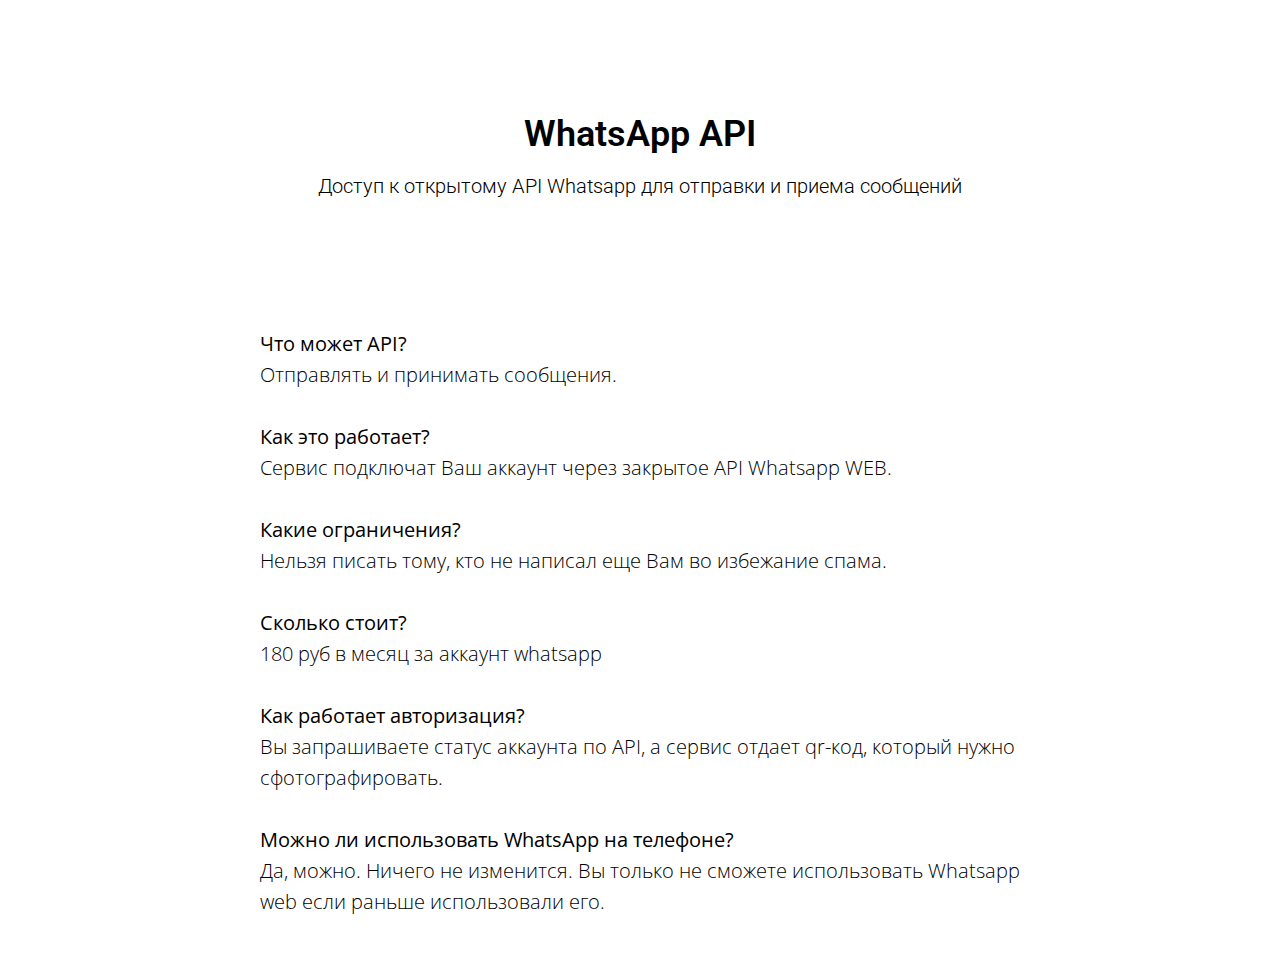
==== index.html @ 906d737b "init" ====
<!DOCTYPE html>
<html>
<head>
    <meta charset="utf-8"/>
    <meta http-equiv="Content-Type" content="text/html; charset=utf-8"/>
    <meta name="viewport" content="width=device-width, initial-scale=1.0"/>
    <title>WhatsApp API</title>
    <meta name="format-detection" content="telephone=no"/>
    <link rel="shortcut icon" href="images/tildafavicon.ico" type="image/x-icon"/>
    <link rel="stylesheet" href="css/tilda-grid-3.0.min.css" type="text/css" media="all"/>
    <link rel="stylesheet" href="css/tilda-blocks-2.12.css?t=1502435311" type="text/css" media="all"/>
</head>
<body class="t-body" style="margin:0;">
<div id="allrecords" class="t-records" data-hook="blocks-collection-content-node" data-tilda-project-id="296360"
     data-tilda-page-id="1391764" data-tilda-formskey="cd54109d09ada96cdf19c40286de9cd4">
    <div id="rec28797732" class="r" style="padding-top:112px;padding-bottom:56px; " data-record-type="43"><!-- T030 -->
        <div class="t030">
            <div class="t-container t-align_center">
                <div class="t-col t-col_10 t-prefix_1">
                    <div class="t030__title t-title t-title_xxs" field="title" style="">WhatsApp API</div>
                    <div class="t030__descr t-descr t-descr_md" field="descr" style="">Доступ к открытому API Whatsapp
                        для отправки и приема сообщений
                    </div>
                </div>
            </div>
        </div>
    </div>
    <div id="rec28797652" class="r" style="padding-top:56px;padding-bottom:56px; " data-record-type="106"><!-- T004 -->
        <div class="t004">
            <div class="t-container ">
                <div class="t-col t-col_8 t-prefix_2">
                    <div field="text" class="t-text t-text_md ">
                        <strong>Что может API? <br/></strong>
                        Отправлять и принимать сообщения. <br/><br/>

                        <strong>Как это работает? <br/></strong>Сервис подключат Ваш аккаунт через закрытое API Whatsapp WEB.<br/><br/>

                        <strong>Какие ограничения? <br/></strong>
                        Нельзя писать тому, кто не написал еще Вам во избежание спама. <br/><br/>

                        <strong>Сколько стоит? <br/></strong>
                        180 руб в месяц за аккаунт whatsapp<br/><br/>

                        <strong>Как работает авторизация? <br/></strong>
                        Вы запрашиваете статус аккаунта по API, а сервис отдает qr-код, который нужно сфотографировать.
                        <br/><br/>

                        <strong>Можно ли использовать WhatsApp на телефоне? <br/></strong> Да, можно. Ничего
                        не изменится. Вы только не сможете использовать Whatsapp web если раньше использовали его. <br/>
                    </div>
                </div>
            </div>
        </div>
    </div>
</div>
</body>
</html>
---- css/tilda-grid-3.0.min.css ----
.t-clear,.t-container:after,.t-container_100:after,.t-container_10:after,.t-container_8:after{clear:both}*,:after,:before{-webkit-box-sizing:content-box;-moz-box-sizing:content-box;box-sizing:content-box}a,b,blockquote,center,code,div,h1,h2,h3,h4,h5,h6,i,img,p,pre,span,table,td,th,tr,u,video{margin:0;padding:0;border:0}.t-row{margin:0}.t-container,.t-container_10,.t-container_8{margin-left:auto;margin-right:auto;padding:0;width:100%}.t-container{max-width:1200px}.t-container.flexx,.t-container_flex{display:-webkit-box;display:-moz-box;display:-ms-flexbox;display:-webkit-flex;display:flex}.t-container_100{width:100%;padding:0}.t-container_10{max-width:1000px}.t-container_8{max-width:800px}.t-container:after,.t-container:before,.t-container_100:after,.t-container_100:before,.t-container_10:after,.t-container_10:before,.t-container_8:after,.t-container_8:before{display:table;content:" "}.t-col{display:inline;float:left;margin-left:20px;margin-right:20px;width:100%}.t-col.flexx,.t-col_flex{align-items:stretch;height:inherit;margin-top:auto;margin-bottom:auto}.t-col_1{max-width:60px}.t-col_2{max-width:160px}.t-col_3{max-width:260px}.t-col_4{max-width:360px}.t-col_5{max-width:460px}.t-col_6{max-width:560px}.t-col_7{max-width:660px}.t-col_8{max-width:760px}.t-col_9{max-width:860px}.t-col_10{max-width:960px}.t-col_11{max-width:1060px}.t-col_12{max-width:1160px}.t-col_100{max-width:100vw}.t-prefix_1{padding-left:100px}.t-prefix_2{padding-left:200px}.t-prefix_3{padding-left:300px}.t-prefix_4{padding-left:400px}.t-prefix_5{padding-left:500px}.t-prefix_6{padding-left:600px}.t-prefix_7{padding-left:700px}.t-prefix_8{padding-left:800px}.t-prefix_9{padding-left:900px}.t-prefix_10{padding-left:1000px}.t-prefix_11{padding-left:1100px}.t-prefix_12{padding-left:1200px}.t-width{width:100%}.t-width_1{max-width:60px}.t-width_2{max-width:160px}.t-width_3{max-width:260px}.t-width_4{max-width:360px}.t-width_5{max-width:460px}.t-width_6{max-width:560px}.t-width_7{max-width:660px}.t-width_8{max-width:760px}.t-width_9{max-width:860px}.t-width_10{max-width:960px}.t-width_11{max-width:1060px}.t-width_12{max-width:1160px}.t-width_100{max-width:100%}.t-cell{display:table-cell;vertical-align:middle;height:100%;margin-left:0;margin-right:0}.t-cell_25{width:25vw}.t-cell_33{width:33.3333333vw}.t-cell_50{width:50vw}.t-cell_100{width:100vw}@media screen and (max-width:1200px){.t-container{max-width:960px;padding:0}.t-container_10{max-width:780px}.t-container_8{max-width:640px}.t-col{display:inline;float:left;margin-left:10px;margin-right:10px;width:100%}.t-col_1{max-width:60px}.t-col_2{max-width:140px}.t-col_3{max-width:220px}.t-col_4{max-width:300px}.t-col_5{max-width:380px}.t-col_6{max-width:460px}.t-col_7{max-width:540px}.t-col_8{max-width:620px}.t-col_9{max-width:700px}.t-col_10{max-width:780px}.t-col_11{max-width:860px}.t-col_12{max-width:940px}.t-prefix_1{padding-left:80px}.t-prefix_2{padding-left:160px}.t-prefix_3{padding-left:240px}.t-prefix_4{padding-left:320px}.t-prefix_5{padding-left:400px}.t-prefix_6{padding-left:480px}.t-prefix_7{padding-left:560px}.t-prefix_8{padding-left:640px}.t-prefix_9{padding-left:720px}.t-prefix_10{padding-left:800px}.t-prefix_11{padding-left:880px}.t-prefix_12{padding-left:960px}.t-width_1{max-width:60px}.t-width_2{max-width:140px}.t-width_3{max-width:220px}.t-width_4{max-width:300px}.t-width_5{max-width:380px}.t-width_6{max-width:460px}.t-width_7{max-width:540px}.t-width_8{max-width:620px}.t-width_9{max-width:700px}.t-width_10{max-width:780px}.t-width_11{max-width:860px}.t-width_12{max-width:940px}.t-width_100{max-width:100%}}@media screen and (max-width:960px){.t-col,.t-container.flexx,.t-container_flex{display:block}.t-container{max-width:640px}.t-col,.t-col_1,.t-col_10,.t-col_11,.t-col_12,.t-col_2,.t-col_3,.t-col_4,.t-col_5,.t-col_6,.t-col_7,.t-col_8,.t-col_9{width:100%;max-width:100%}.t-col{float:none;padding-left:20px;padding-right:20px;margin:0;box-sizing:border-box}.t-prefix_1,.t-prefix_10,.t-prefix_11,.t-prefix_12,.t-prefix_2,.t-prefix_3,.t-prefix_4,.t-prefix_5,.t-prefix_6,.t-prefix_7,.t-prefix_8,.t-prefix_9{padding-left:none}}
---- css/tilda-blocks-2.12.css ----
@import url(https://fonts.googleapis.com/css?family=Open+Sans:300,400,500,600,700&subset=latin,cyrillic);@import url(https://fonts.googleapis.com/css?family=Roboto:300,400,500,600,700&subset=latin,cyrillic);.t-body{margin:0}#allrecords{-webkit-font-smoothing:antialiased;background-color:none}#allrecords a{color:#eb6341;text-decoration:none}#allrecords a[href^=tel]{color:inherit;text-decoration:none}#allrecords ol{padding-left:22px}#allrecords ul{padding-left:20px}@media print{body,html{min-width:1200px;max-width:1200px;padding:0;margin:0 auto;border:none}}.t-text{font-family:'Open Sans',serif;font-weight:300;color:#000}.t-text_xs{font-size:15px;line-height:1.55}.t-text_sm{font-size:18px;line-height:1.55}.t-text_md{font-size:20px;line-height:1.55}.t-text_lg{font-size:22px;line-height:1.55}.t-text_weight_plus{font-weight:400}.t-text-impact{font-family:'Open Sans',serif;font-weight:300;color:#000}.t-text-impact_xs{font-size:26px;line-height:1.5}.t-text-impact_sm{font-size:32px;line-height:1.35}.t-text-impact_md{font-size:38px;line-height:1.35}.t-text-impact_lg{font-size:42px;line-height:1.23}.t-name{font-family:'Roboto',sans-serif;font-weight:600;color:#000}.t-name_xs{font-size:16px;line-height:1.35}.t-name_sm{font-size:18px;line-height:1.35}.t-name_md{font-size:20px;line-height:1.35}.t-name_lg{font-size:22px;line-height:1.35}.t-name_xl{font-size:24px;line-height:1.35}.t-heading{font-family:'Roboto',sans-serif;font-weight:600;color:#000}.t-heading_xs{font-size:26px;line-height:1.23}.t-heading_sm{font-size:28px;line-height:1.17}.t-heading_md{font-size:30px;line-height:1.17}.t-heading_lg{font-size:32px;line-height:1.17}.t-title{font-family:'Roboto',sans-serif;font-weight:600;color:#000}.t-title_xxs{font-size:36px;line-height:1.23}.t-title_xs{font-size:42px;line-height:1.23}.t-title_sm{font-size:48px;line-height:1.23}.t-title_md{font-size:52px;line-height:1.23}.t-title_lg{font-size:64px;line-height:1.23}.t-title_xl{font-size:72px;line-height:1.17}.t-title_xxl{font-size:82px;line-height:1.17}.t-descr{font-family:'Roboto',sans-serif;font-weight:300;color:#000}.t-descr_xxs{font-size:14px;line-height:1.55}.t-descr_xs{font-size:16px;line-height:1.55}.t-descr_sm{font-size:18px;line-height:1.55}.t-descr_md{font-size:20px;line-height:1.55}.t-descr_lg{font-size:22px;line-height:1.55}.t-descr_xl{font-size:24px;line-height:1.5}.t-descr_xxl{font-size:26px;line-height:1.45}.t-descr_xxxl{font-size:30px;line-height:1.45;letter-spacing:.45}.t-uptitle{font-family:'Roboto',sans-serif;font-weight:600;color:#000;letter-spacing:2.5px}.t-uptitle_xs{font-size:12px}.t-uptitle_sm{font-size:14px}.t-uptitle_md{font-size:16px}.t-uptitle_lg{font-size:18px}.t-uptitle_xl{font-size:20px;letter-spacing:2px}.t-uptitle_xxl{font-size:22px;letter-spacing:2px}.t-uptitle_xxxl{font-size:24px;letter-spacing:2px}@media screen and (max-width:1200px){.t-text_xs{font-size:14px}.t-text_sm{font-size:16px}.t-text_md{font-size:18px}.t-text_lg{font-size:20px}.t-text-impact_md{font-size:30px}.t-descr_xxs{font-size:12px}.t-descr_xs{font-size:14px}.t-descr_sm{font-size:16px}.t-descr_md{font-size:18px}.t-descr_lg{font-size:20px}.t-descr_xl{font-size:22px}.t-descr_xxl{font-size:22px}.t-descr_xxxl{font-size:26px}.t-uptitle_md{font-size:14px}.t-uptitle_lg{font-size:16px}.t-uptitle_xl{font-size:18px}.t-uptitle_xxl{font-size:20px}.t-uptitle_xxxl{font-size:22px}.t-title_xxs{font-size:32px}.t-title_xs{font-size:38px}.t-title_sm{font-size:44px}.t-title_md{font-size:48px}.t-title_lg{font-size:60px}.t-title_xl{font-size:68px}.t-title_xxl{font-size:78px}.t-name_xs{font-size:14px}.t-name_sm{font-size:16px}.t-name_md{font-size:18px}.t-name_lg{font-size:20px}.t-name_xl{font-size:22px}.t-heading_xs{font-size:24px}.t-heading_sm{font-size:26px}.t-heading_md{font-size:28px}.t-heading_lg{font-size:30px}}@media screen and (max-width:640px){.t-text_xs{font-size:12px;line-height:1.45}.t-text_sm{font-size:14px;line-height:1.45}.t-text_md{font-size:16px;line-height:1.45}.t-text_lg{font-size:18px;line-height:1.45}.t-text-impact_sm{font-size:22px}.t-text-impact_md{font-size:26px}.t-text-impact_lg{font-size:28px}.t-descr_xs{font-size:12px;line-height:1.45}.t-descr_sm{font-size:14px;line-height:1.45}.t-descr_md{font-size:16px;line-height:1.45}.t-descr_lg{font-size:18px;line-height:1.45}.t-descr_xl{font-size:20px;line-height:1.4}.t-descr_xxl{font-size:20px}.t-descr_xxxl{font-size:22px}.t-uptitle_xs{font-size:10px}.t-uptitle_sm{font-size:10px}.t-uptitle_md{font-size:12px}.t-uptitle_lg{font-size:14px}.t-uptitle_xl{font-size:16px}.t-uptitle_xxl{font-size:18px}.t-uptitle_xxxl{font-size:20px}.t-title_xxs{font-size:28px}.t-title_xs{font-size:30px}.t-title_sm{font-size:30px}.t-title_md{font-size:30px}.t-title_lg{font-size:30px}.t-title_xl{font-size:32px}.t-title_xxl{font-size:36px}.t-name_xs{font-size:12px}.t-name_sm{font-size:14px}.t-name_md{font-size:16px}.t-name_lg{font-size:18px}.t-name_xl{font-size:20px}.t-heading_xs{font-size:22px}.t-heading_sm{font-size:24px}.t-heading_md{font-size:24px}.t-heading_lg{font-size:26px}}@media screen and (max-width:480px){.t-title_xl{font-size:30px}.t-title_xxl{font-size:30px}}.t-records{-webkit-font_smoothing:antialiased;background-color:none}.t-records a{color:#eb6341;text-decoration:none}.t-records a[href^=tel]{color:inherit;text-decoration:none}.t-records ol{padding-left:22px;margin-top:0;margin-bottom:10px}.t-records ul{padding-left:20px;margin-top:0;margin-bottom:10px}.t-cover{height:700px;width:100%;-webkit-background-size:cover;-moz-background-size:cover;-o-background-size:cover;background-size:cover;background-color:#000;background-repeat:no-repeat;background-position:center center;text-align:center;vertical-align:middle;position:relative;background-attachment:fixed;overflow:hidden}.t-cover__carrier{height:700px;width:100%;background-size:cover;-webkit-background-size:cover;-moz-background-size:cover;-o-background-size:cover;background-repeat:no-repeat;background-position:center center;text-align:center;vertical-align:middle;position:relative;background-attachment:fixed}.t-cover__carrier.loading{opacity:0}.t-cover__carrier[data-content-cover-bg=""].loading{opacity:1!important}.t-cover__carrier.loaded{opacity:1;transition:opacity 400ms}@media screen and (max-device-width:1024px){.t-cover{background-attachment:scroll}.t-cover__carrier{background-attachment:scroll}}@media print{.t-cover{background-attachment:scroll}.t-cover__carrier{background-attachment:scroll}}.t-cover__filter{height:700px;width:100%;position:absolute;top:0;left:0}.t-cover .t-container,.t-cover .t-container_100,.t-cover .t-container_10,.t-cover .t-container_8{position:absolute;top:0;left:0;bottom:0;right:0}.t-cover__wrapper{height:700px;display:table-cell;width:1200px}.t-cover__wrapper span.space{display:inline-block;height:100%;width:1px}@media screen and (max-width:640px){.t-cover{height:400px;background-attachment:fixed}.t-cover__carrier{background-attachment:scroll!important;background-size:cover;background-position:center center}.t-cover__filter{height:400px}.t-cover__wrapper{height:400px}}@-webkit-keyframes t-arrow-bottom{0%{-moz-transform:translateY(0);-ms-transform:translateY(0);-webkit-transform:translateY(0);-o-transform:translateY(0);transform:translateY(0)}50%{-moz-transform:translateY(-7px);-ms-transform:translateY(-7px);-webkit-transform:translateY(-7px);-o-transform:translateY(-7px);transform:translateY(-7px)}55%{-moz-transform:translateY(-7px);-ms-transform:translateY(-7px);-webkit-transform:translateY(-7px);-o-transform:translateY(-7px);transform:translateY(-7px)}100%{-moz-transform:translateY(0);-ms-transform:translateY(0);-webkit-transform:translateY(0);-o-transform:translateY(0);transform:translateY(0)}}@keyframes t-arrow-bottom{0%{-moz-transform:translateY(0);-ms-transform:translateY(0);-webkit-transform:translateY(0);-o-transform:translateY(0);transform:translateY(0)}50%{-moz-transform:translateY(-7px);-ms-transform:translateY(-7px);-webkit-transform:translateY(-7px);-o-transform:translateY(-7px);transform:translateY(-7px)}55%{-moz-transform:translateY(-7px);-ms-transform:translateY(-7px);-webkit-transform:translateY(-7px);-o-transform:translateY(-7px);transform:translateY(-7px)}100%{-moz-transform:translateY(0);-ms-transform:translateY(0);-webkit-transform:translateY(0);-o-transform:translateY(0);transform:translateY(0)}}.t-cover__arrow-wrapper_animated{animation:t-arrow-bottom 1.7s infinite ease}.t-cover__arrow{position:absolute;z-index:9;bottom:40px;right:0;left:0;text-align:center}.t-cover__arrow-wrapper{display:inline-block;-webkit-transition:all ease-in-out 0.2s;-moz-transition:all ease-in-out 0.2s;-o-transition:all ease-in-out 0.2s;transition:all ease-in-out 0.2s;cursor:pointer}.t-cover__arrow-wrapper:hover{opacity:.7}.t-cover__arrow-svg{fill:#fff}@media screen and (max-width:640px){.t-cover__arrow_mobile{-moz-transform:scale(.7);-ms-transform:scale(.7);-webkit-transform:scale(.7);-o-transform:scale(.7);transform:scale(.7)}.t-cover__arrow{bottom:14px}}.t-btn{display:inline-block;font-family:'Roboto',sans-serif;height:60px;border:0 none;font-size:16px;padding-left:60px;padding-right:60px;text-align:center;white-space:nowrap;vertical-align:middle;font-weight:700;background-image:none;cursor:pointer;-webkit-appearance:none;-webkit-user-select:none;-moz-user-select:none;-ms-user-select:none;-o-user-select:none;user-select:none;-webkit-box-sizing:border-box;-moz-box-sizing:border-box;box-sizing:border-box}.t-btn td{vertical-align:middle}.t-btn_sending{opacity:.5}@media screen and (max-width:640px){.t-btn{white-space:normal;padding-left:30px;padding-right:30px}}.t-btn_xs{height:35px;font-size:13px;padding-left:15px;padding-right:15px}.t-btn_sm{height:45px;font-size:14px;padding-left:30px;padding-right:30px}.t-btn_lg{height:60px;font-size:22px;padding-left:70px;padding-right:70px}.t-btn_xl{height:80px;font-size:26px;padding-left:80px;padding-right:80px}.t-btn_xxl{height:100px;font-size:30px;padding-left:90px;padding-right:90px}@media screen and (max-width:640px){.t-btn_sm{padding-left:20px;padding-right:20px}.t-btn_lg{font-size:18px;padding-left:40px;padding-right:40px}.t-btn_xl{font-size:22px;padding-left:50px;padding-right:50px}.t-btn_xxl{font-size:26px;padding-left:60px;padding-right:60px}}.t-submit{font-family:'Roboto',sans-serif;text-align:center;height:60px;border:0 none;font-size:16px;padding-left:60px;padding-right:60px;-webkit-appearance:none;font-weight:700;white-space:nowrap;background-image:none;cursor:pointer;margin:0;-webkit-box-sizing:border-box;-moz-box-sizing:border-box;box-sizing:border-box;outline:none;background:transparent}.t-submit_sending{opacity:.5}@media screen and (max-width:640px){.t-submit{white-space:normal;padding-left:30px;padding-right:30px}}.t-input{margin:0;font-family:'Roboto',sans-serif;font-size:100%;height:60px;padding:0 20px;font-size:16px;line-height:1.33;width:100%;border:0 none;-webkit-box-sizing:border-box;-moz-box-sizing:border-box;box-sizing:border-box;outline:none;-webkit-appearance:none}.t-input::-moz-focus-inner{padding:0;border:0}.t-input_bbonly{outline:none;padding-left:0!important;padding-right:0!important;border-top:0!important;border-right:0!important;border-left:0!important;background-color:transparent!important;border-radius:0!important;border-bottom:1px solid}.t-input_pvis{padding:26px 20px 10px 20px}.t-input__vis-ph{font-size:16px;font-family:'Roboto',sans-serif;line-height:1;opacity:.5;position:absolute;left:20px;top:22px;height:16px;-webkit-transform:translateZ(0);transform:translateZ(0);-webkit-transition:transform 0.2s linear;transition:transform 0.2s linear;-webkit-transform-origin:left;transform-origin:left;pointer-events:none}.t-input:focus~.t-input__vis-ph,.t-input_has-content+.t-input__vis-ph{-webkit-transform:translateY(-12px) scale(.7);transform:translateY(-12px) scale(.7)}.t-form_bbonly .t-input__vis-ph{left:0px!important}.t-form_bbonly .js-error-control-box .t-input__vis-ph{left:10px!important}.t-select{width:100%;box-sizing:border-box;cursor:pointer;height:60px;padding:0 45px 0 20px;font-family:'Roboto',sans-serif;font-size:16px;line-height:1.33;outline:0;border:0;border-radius:0;background:transparent;-webkit-appearance:none;appearance:none;-moz-appearance:none}.t-select_bbonly{outline:none;padding-left:0!important;padding-right:0!important;border-top:0!important;border-right:0!important;border-left:0!important;background-color:transparent!important;border-radius:0!important}.t-select_bbonly option{color:#000}.t-select__wrapper{position:relative}.t-select__wrapper:after{content:' ';width:0;height:0;border-style:solid;border-width:6px 5px 0 5px;border-color:#000 transparent transparent transparent;position:absolute;right:20px;top:0;bottom:0;margin:auto;pointer-events:none}.t-select::-ms-expand{width:0;height:0;opacity:0}.t-select__wrapper_bbonly::after{right:0px!important}.t-checkbox__control{display:block;position:relative;cursor:pointer}.t-checkbox__control .t-checkbox{position:absolute;z-index:-1;opacity:0}.t-checkbox__indicator{position:relative;display:inline-block;vertical-align:middle;height:20px;width:20px;border:2px solid #000;box-sizing:border-box;margin-right:10px;-webkit-transition:all 0.2s;transition:all 0.2s;opacity:.6}.t-checkbox__indicator:after{content:'';position:absolute;display:none;left:6px;top:2px;width:3px;height:8px;border:solid #000;border-width:0 2px 2px 0;transform:rotate(45deg)}.t-checkbox__control .t-checkbox:checked~.t-checkbox__indicator{opacity:1}.t-checkbox__control .t-checkbox:checked~.t-checkbox__indicator:after{display:block}.t-checkboxes__wrapper .t-checkbox__control{margin:10px 0}.t-radio{position:absolute;z-index:-1;opacity:0}.t-radio__control{display:table;position:relative;cursor:pointer;margin:0 0 10px 0}.t-radio__control:first-child{margin:3px 0 10px 0}.t-radio__control:last-child{margin:0 0 0 0}.t-radio__indicator{position:relative;display:inline-block;vertical-align:middle;height:20px;width:20px;border-color:#000;border-style:solid;border-width:2px;box-sizing:border-box;border-radius:50%;margin-right:10px;-webkit-transition:all 0.2s;transition:all 0.2s;opacity:.6}.t-radio__indicator:after{content:'';width:10px;height:10px;background:#000;border-radius:50%;position:absolute;top:0;bottom:0;left:0;right:0;margin:auto;opacity:0;-webkit-transition:all 0.2s;transition:all 0.2s}.t-radio__control .t-radio:checked~.t-radio__indicator:after{opacity:1}.t-radio__control .t-radio:checked~.t-radio__indicator{opacity:1}.t-inputquantity{width:70px;text-align:center;margin-left:.5rem;margin-right:.5rem}.t-inputquantity__btn{font-size:26px;cursor:pointer;margin-left:.5rem;margin-right:.5rem;-webkit-user-select:none;-moz-user-select:none;-khtml-user-select:none;-ms-user-select:none}.t-form .uploadcare-widget-button{background:#333;font-family:'Roboto',sans-serif;line-height:1.4;font-size:14px}.t-form .uploadcare-widget-button:hover{background:#444}.t-input-title{display:block;vertical-align:middle;height:100%;padding-right:10px}.t-input-subtitle{display:block;vertical-align:middle;height:100%;padding-right:10px}.t-form__bottom-text{margin-top:30px;text-align:center}.t-input-error{display:none;color:red;font-family:'Open Sans',serif;font-size:13px;margin-top:5px}.t-form .js-error-control-box .t-input-error{display:block}.t-form .js-error-control-box .t-input,.t-form .js-error-control-box .t-checkbox__control,.t-form .js-error-control-box .t-checkboxes__wrapper,.t-form .js-error-control-box .t-select__wrapper,.t-form .js-error-control-box .t-radio__wrapper,.t-form .js-error-control-box .uploadcare-widget{border:1px solid red!important}.t-form .js-error-control-box .t-checkboxes__wrapper,.t-form .js-error-control-box .t-radio__wrapper,.t-form .js-error-control-box .t-checkbox__control{padding:10px}.t-form .js-error-control-box .t-checkboxes__wrapper .t-checkbox__control{border:none!important;padding:0}.t-form .js-error-control-box .t-input.t-input_bbonly{padding-left:10px!important}.t-form__errorbox-bottom{display:none}.t-form__errorbox-wrapper{background:#F95D51;padding:10px;text-align:center;margin-bottom:20px;font-family:'Open Sans',serif}.t-form__errorbox-text{color:#fff;box-sizing:border-box;padding:0 10px 10px 10px;font-family:'Open Sans',serif}.t-form__errorbox-item{padding-top:10px;display:none;font-family:'Open Sans',serif}.t-form__successbox{text-align:center;background:#62C584;color:#fff;padding:20px;margin-bottom:20px;font-family:'Open Sans',serif}@keyframes t-submit-spinner{to{transform:rotate(360deg)}}.t-form .t-submit{position:relative}.t-form .t-submit.t-btn_sending{color:transparent!important}.t-form .t-btn_sending:before{content:'';box-sizing:border-box;position:absolute;top:50%;left:50%;width:30px;height:30px;margin-top:-15px;margin-left:-15px;border-radius:50%;border:2px solid #ccc;border-top-color:#333;animation:t-submit-spinner .6s linear infinite}.t-btntext{font-family:'Roboto',sans-serif;color:#000;font-size:20px;line-height:1.55;font-weight:700;text-decoration:none;cursor:pointer}.t-btntext_sm{font-size:16px}.t-btntext_lg{font-size:24px}.t-uppercase.t-btntext{font-size:16px}.t-uppercase.t-btntext_sm{font-size:14px}.t-uppercase.t-btntext_lg{font-size:20px}.t-btntext:after{content:"→";font-family:Arial,Helvetica,sans-serif}@media screen and (max-width:640px){.t-btntext_lg{font-size:20px}}@media screen and (max-width:1200px){.t-screenmin-1200px{display:none}}@media screen and (max-width:980px){.t-screenmin-980px{display:none}}@media screen and (max-width:640px){.t-screenmin-640px{display:none}}@media screen and (max-width:480px){.t-screenmin-480px{display:none}}@media screen and (max-width:320px){.t-screenmin-320px{display:none}}@media screen and (min-width:321px){.t-screenmax-320px{display:none}}@media screen and (min-width:481px){.t-screenmax-480px{display:none}}@media screen and (min-width:641px){.t-screenmax-640px{display:none}}@media screen and (min-width:981px){.t-screenmax-980px{display:none}}@media screen and (min-width:1201px){.t-screenmax-1200px{display:none}}.t-hidden{display:none}.t-opacity_50{filter:alpha(opacity=50);KHTMLOpacity:.5;MozOpacity:.5;opacity:.5}.t-opacity_70{filter:alpha(opacity=70);KHTMLOpacity:.7;MozOpacity:.7;opacity:.7}.t-uppercase{text-transform:uppercase}.t-align_center{text-align:center}.t-align_left{text-align:left}.t-align_right{text-align:right}.t-margin_auto{margin-left:auto;margin-right:auto}.t-valign_middle{vertical-align:middle}.t-valign_top{vertical-align:top}.t-valign_bottom{vertical-align:bottom}.t-margin_left_auto{margin-right:0;margin-left:auto}.yashare-style .b-share-btn__facebook,.yashare-style .b-share-btn__twitter,.yashare-style .b-share-btn__vkontakte{background-color:transparent!important}.yashare-style .b-share__link{-webkit-border-radius:0px!important;border-radius:0px!important}.yashare-style-black-white .b-share-btn__wrap{background-color:#000!important;padding:5px!important}.yashare-style-transp-white .b-share-btn__wrap{padding:5px!important}.yashare-style-transp-white .b-share-counter{color:#fff;font-weight:700}.yashare-style-white-black .b-share-btn__wrap{background-color:#fff!important;padding:5px!important}.yashare-style-white-black .b-share-icon{background-image:url(//static.tildacdn.com/img/b-share_counter_large_white.png)!important}.yashare-style-transp-black .b-share-btn__wrap{padding:5px!important}.yashare-style-transp-black .b-share-icon{background-image:url(//static.tildacdn.com/img/b-share_counter_large_white.png)!important}.yashare-style-transp-black .b-share-counter{color:#000;font-weight:700}.ya-share2 ul{padding-left:0px!important}.carousel{position:relative}.carousel ol{padding-left:0px!important}.carousel-inner{position:relative;width:100%;overflow:hidden}.carousel-inner>.item{position:relative;display:none;-webkit-transition:0.6s ease-in-out left;transition:0.6s ease-in-out left}.carousel-inner>.item>img,.carousel-inner>.item>a>img{display:block;height:auto;line-height:1}.carousel-inner .widthauto{width:auto;max-width:100%;vertical-align:middle}.carousel-inner>.active,.carousel-inner>.next,.carousel-inner>.prev{display:block}.carousel-inner>.active{left:0}.carousel-inner>.next,.carousel-inner>.prev{position:absolute;top:0;width:100%}.carousel-inner>.next{left:100%}.carousel-inner>.prev{left:-100%}.carousel-inner>.next.left,.carousel-inner>.prev.right{left:0}.carousel-inner>.active.left{left:-100%}.carousel-inner>.active.right{left:100%}.carousel-control{position:absolute;top:0;bottom:0;left:0;width:15%;opacity:.2;filter:alpha(opacity=20)}.carousel-control.right{right:0;left:auto}.carousel-control .carousel-control-left{position:absolute;top:48%;z-index:5;display:inline-block;left:20%;height:34px;width:21px;background:url(//static.tildacdn.com/img/aboutSliderControls.png) no-repeat}.carousel-control .carousel-control-left-white{position:absolute;top:48%;z-index:5;display:inline-block;left:20%;height:34px;width:21px;background:url(//static.tildacdn.com/img/aboutSliderControls_white.png) no-repeat}.carousel-control .carousel-control-right{position:absolute;top:48%;z-index:5;display:inline-block;right:20%;height:34px;width:21px;background:url(//static.tildacdn.com/img/aboutSliderControls.png) no-repeat;background-position:left bottom}.carousel-control .carousel-control-right-white{position:absolute;top:48%;z-index:5;display:inline-block;right:20%;height:34px;width:21px;background:url(//static.tildacdn.com/img/aboutSliderControls_white.png) no-repeat;background-position:left bottom}.carousel-indicators{position:absolute;bottom:10px;left:50%;z-index:15;width:60%;padding-left:0;margin-left:-30%;text-align:center;list-style:none}.carousel-indicators.dotsbottom{bottom:-60px}.carousel-indicators li{display:inline-block;width:10px;height:10px;margin:1px;margin-left:5px;margin-right:5px;text-indent:-999px;cursor:pointer;background-color:#000;border:none;border-radius:10px}.carousel-indicators .active{width:10px;height:10px;margin:0;margin-left:4px;margin-right:4px;border:1px solid #000;border-radius:10px;background-color:transparent}.carousel-indicators li.white{background-color:#fff}.carousel-indicators li.white.active{border:1px solid #fff;border-radius:10px;background-color:transparent}.carousel-caption-imgs h6{font-family:'Open Sans',serif;color:#000;font-weight:400;font-size:14px;line-height:28px;padding-top:28px;padding-bottom:0;text-align:center}.carousel-caption-imgs p{font-family:'Open Sans',serif;color:#000;font-size:14px;line-height:28px;padding-top:14px;padding-bottom:14px;text-align:center}.carousel-title{font-family:'Roboto',sans-serif;color:#000;font-size:18px;line-height:28px;padding-top:36px;padding-bottom:14px;text-align:center}.carousel-descr{font-family:'Open Sans',serif;color:#000;font-size:14px;line-height:28px;padding-top:14px;padding-bottom:14px;text-align:center}@media screen and (min-width:768px){.carousel-indicators{bottom:20px}}.clearfix:before,.clearfix:after{display:table;content:" "}.clearfix:after{clear:both}.center-block{display:block;margin-right:auto;margin-left:auto}@media screen and (max-width:960px){.carousel-control .carousel-control-left{left:10%}.carousel-control .carousel-control-left-white{left:10%}.carousel-control .carousel-control-right{right:10%}.carousel-control .carousel-control-right-white{right:10%}}.t-tildalabel{background-color:#000;color:#fff;width:100%;height:70px;font-family:Arial;font-size:14px}.t-tildalabel:hover .t-tildalabel__wrapper{opacity:1}.t-tildalabel_white{background-color:#fff;color:#000}.t-tildalabel_gray{background-color:#eee;color:#000}.t-tildalabel__wrapper{display:table;height:30px;width:270px;margin:0 auto;padding-top:20px;opacity:.4}.t-tildalabel__txtleft{display:table-cell;width:120px;height:30px;vertical-align:middle;text-align:right;padding-right:12px;font-weight:300;font-size:12px}.t-tildalabel__wrapimg{display:table-cell;width:30px;height:30px;vertical-align:middle}.t-tildalabel__img{width:30px;height:30px;vertical-align:middle}.t-tildalabel__txtright{display:table-cell;width:120px;height:30px;vertical-align:middle;padding-left:12px;font-weight:500;letter-spacing:2px}.t-tildalabel__link{color:#fff;text-decoration:none;vertical-align:middle}.t-tildalabel_white .t-tildalabel__link,.t-tildalabel_gray .t-tildalabel__link{color:#000}.t-carousel{position:relative}.t-carousel__inner{position:relative;overflow:hidden;margin:0 auto}.t-carousel__slides{position:relative}.t-carousel__inner>.t-carousel__item{position:relative;display:none;-webkit-transition:0 ease-in-out left;-moz-transition:0 ease-in-out left;-o-transition:0 ease-in-out left;transition:0 ease-in-out left}.t-carousel__inner>.t-carousel__item.t-carousel__animation_fast{-webkit-transition:.3s ease-in-out left;-moz-transition:.3s ease-in-out left;-o-transition:.3s ease-in-out left;transition:.3s ease-in-out left}.t-carousel__inner>.t-carousel__item.t-carousel__animation_slow{-webkit-transition:.6s ease-in-out left;-moz-transition:.6s ease-in-out left;-o-transition:.6s ease-in-out left;transition:.6s ease-in-out left}.t-carousel__item__wrapper{position:relative;margin:0 auto}.t-carousel__item__img{background-size:contain;background-repeat:no-repeat;background-position:center;position:absolute;top:0;right:0;bottom:0;left:0}.t-carousel_cover .t-carousel__item__img{background-size:cover}.t-carousel__inner>.active,.t-carousel__inner>.next,.t-carousel__inner>.prev{display:block}.t-carousel__inner>.active{left:0}.t-carousel__inner>.next,.t-carousel__inner>.prev{position:absolute;top:0;width:100%}.t-carousel__inner>.next{left:100%}.t-carousel__inner>.prev{left:-100%}.t-carousel__inner>.next.left,.t-carousel__inner>.prev.right{left:0}.t-carousel__inner>.active.left{left:-100%}.t-carousel__inner>.active.right{left:100%}.t-carousel__arrows__container{position:absolute;top:0;left:0;right:0;bottom:0;margin:0 auto;pointer-events:none;filter:progid:DXImageTransform.Microsoft.AlphaImageLoader(src='[data-uri]',sizingMethod='scale');background:none!important}.t-carousel__arrow_outsidesmall .t-carousel__arrow__wrapper_left{left:16px}.t-carousel__arrow_outsidesmall .t-carousel__arrow__wrapper_right{right:16px}.t-carousel__arrow_outsidemiddle .t-carousel__arrow__wrapper_left{left:20px}.t-carousel__arrow_outsidemiddle .t-carousel__arrow__wrapper_right{right:20px}.t-carousel__control{position:absolute;top:0;bottom:0;left:0;width:15%;-webkit-transition:all ease-in-out 0.3s;-moz-transition:all ease-in-out 0.3s;-o-transition:all ease-in-out 0.3s;transition:all ease-in-out 0.3s;pointer-events:auto}.t-carousel__control:hover{opacity:.6}.t-carousel__arrow{width:34px;height:34px;background:transparent;-moz-transform:rotate(45deg);-ms-transform:rotate(45deg);-webkit-transform:rotate(45deg);-o-transform:rotate(45deg);transform:rotate(45deg)}.t-carousel__arrow.t-carousel__arrow_small{width:20px;height:20px}.t-carousel__arrow.t-carousel__arrow_large{width:54px;height:54px}.t-carousel__arrow__wrapper{-moz-transform:translateY(-50%);-ms-transform:translateY(-50%);-webkit-transform:translateY(-50%);-o-transform:translateY(-50%);transform:translateY(-50%);position:absolute;top:50%}.t-carousel__arrow__wrapper_left{left:30px}.t-carousel__arrow__wrapper_right{right:30px}.t-carousel__arrow_right{border-top:3px solid;border-right:3px solid}.t-carousel__arrow_right.t-carousel__arrow_light{border-top:1px solid;border-right:1px solid}.t-carousel__arrow_right.t-carousel__arrow_bold{border-top:6px solid;border-right:6px solid}.t-carousel__arrow_left{border-left:3px solid;border-bottom:3px solid}.t-carousel__arrow_left.t-carousel__arrow_light{border-left:1px solid;border-bottom:1px solid}.t-carousel__arrow_left.t-carousel__arrow_bold{border-left:6px solid;border-bottom:6px solid}.t-carousel__control.right{right:0;left:auto}@media screen and (max-width:768px){.t-carousel__control .t-carousel__arrow{width:12px;height:12px}.t-carousel-control{width:10%}.t-carousel__arrow__left{left:15px}.t-carousel__arrow__right{right:15px}}.t-carousel__indicators.carousel-indicators{z-index:15;text-align:center;list-style:none;position:relative;padding-left:0!important;margin:0 auto;padding:20px 0;bottom:auto;left:auto}.t-carousel__indicators.t-carousel__indicators_light{padding:15px 0 18px}.t-carousel__indicators.t-carousel__indicators_bold{padding:24px 0 21px}.t-carousel__indicators .t-carousel__indicator{display:inline-block;width:8px;height:8px;margin:0 6px;text-indent:-999px;cursor:pointer;background-color:#222;border:none;border-radius:10px;opacity:.4;-webkit-transition:.2s ease-in-out opacity;-moz-transition:.2s ease-in-out opacity;-o-transition:.2s ease-in-out opacity;transition:.2s ease-in-out opacity}@media screen and (max-width:640px){.t-carousel__indicators.carousel-indicators,.t-carousel__indicators.t-carousel__indicators_light,.t-carousel__indicators.t-carousel__indicators_bold{padding:15px 0}}.t-carousel__indicators.t-carousel__indicators_light .t-carousel__indicator{width:4px;height:4px;margin:0 5px}.t-carousel__indicators.t-carousel__indicators_bold .t-carousel__indicator{width:10px;height:10px;margin:0 6px}.t-carousel__indicators .t-carousel__indicator:hover{opacity:.8}.t-carousel__indicators .t-carousel__indicator.active{opacity:1}.t-carousel__indicators.t-carousel__indicators_inside{position:absolute;bottom:0;left:0;right:0}.t-carousel__caption-inside{display:none}.t-carousel__caption_wrapper{border-top:1px solid #eee;padding:14px 0}.t-carousel__descr{margin-top:5px;color:#777}.t-mbfix{opacity:.01;-webkit-transform:translateX(0);-ms-transform:translateX(0);transform:translateX(0);position:fixed;width:100%;height:500px;background-color:white;top:0;left:0;z-index:10000;-webkit-transition:all 0.1s ease;transition:all 0.1s ease}.t-mbfix_hide{-webkit-transform:translateX(3000px);-ms-transform:translateX(3000px);transform:translateX(3000px)}.r_anim{-webkit-transition:opacity 0.5s;transition:opacity 0.5s}.r_hidden{opacity:0}.r_showed{opacity:1}img:not([src]){visibility:hidden}.t030__title{margin-bottom:15px}.t030__descr{margin-top:8px;padding-bottom:6px}.t056__title{padding-top:8px;padding-bottom:9px}.t056__descr{font-size:18px;line-height:28px;letter-spacing:1px;padding-top:22px;padding-bottom:5px}.t004{padding-top:8px;padding-bottom:6px}.t004__text-column-count_2{column-count:2;column-gap:40px;-moz-column-count:2;-moz-column-gap:40px;-webkit-column-count:2;-webkit-column-gap:40px}.t004__text-column-count_3{column-count:3;column-gap:40px;-moz-column-count:3;-moz-column-gap:40px;-webkit-column-count:3;-webkit-column-gap:40px}.t004__text-column-count_4{column-count:4;column-gap:40px;-moz-column-count:4;-moz-column-gap:40px;-webkit-column-count:4;-webkit-column-gap:40px}.t004__initial-letter:first-child::first-letter{font-size:100px;float:left;margin:-30px 20px -30px 0}.t004 table{border-collapse:collapse;font-size:1em;width:100%}.t004 table td,.t004 table th{padding:5px;border:1px solid #ddd;vertical-align:top}.t004 table thead td,.t004 table th{font-weight:700;border-bottom-color:#888}@media screen and (max-width:1200px){.t004__text-column-count_2,.t004__text-column-count_3,.t004__text-column-count_4{column-gap:20px;-moz-column-gap:20px;-webkit-column-gap:20px}}@media screen and (max-width:960px){.t004__text-column-count_2,.t004__text-column-count_3,.t004__text-column-count_4{column-count:1;column-gap:0;-moz-column-count:1;-moz-column-gap:0;-webkit-column-count:1;-webkit-column-gap:0}}@media screen and (max-width:640px){.t004 h1{font-size:28px;line-height:35px}}.t337 .t-cover{overflow:visible}.t337__avatar{border-radius:100px;width:160px;height:160px;background-size:cover;background-repeat:no-repeat;background-position:center;border:2px solid #fff;position:absolute;bottom:-82px;left:0;right:0;margin:0 auto;background-color:#fff}.t337__author{margin:0 auto;text-align:center;padding-top:105px}.t337__descr{margin-top:10px}.t337__content{padding:0 20px}@media screen and (max-width:640px){.t337__avatar{width:100px;height:100px;bottom:-52px}.t337__author{padding-top:65px}.t337 .t-cover,.t337 .t-cover__carrier,.t337 .t-cover .t-cover__filter,.t337__wrapper{height:200px!important}}.t489__subtitle{margin-top:24px;color:#666}@media screen and (max-width:960px){.t489__top{margin-bottom:30px}}.t547 .t-section__topwrapper{margin-bottom:105px}.t547 .t-section__title{margin-bottom:40px}.t547 .t-section__descr{max-width:560px}.t547 .t-section__bottomwrapper{margin-top:105px}.t547__mainblock:after,.t547__mainblock:before{content:'';display:table;clear:both}.t547__item{position:relative;padding-bottom:30px}.t547__item:last-child{padding-bottom:0!important}.t547__block{padding-right:40px}.t547__flipped .t547__block{padding-right:0;padding-left:40px}.t547__mainblock{margin:0 auto}.t547__line{position:absolute;width:2px;top:0;background:#222;bottom:0;left:0;right:0;margin:0 auto}.t547__item:first-child .t547__line{top:10px}.t547__item:last-child .t547__line{height:10px;bottom:auto}.t547__col{width:50%;text-align:right}.t547__flipped{float:right!important;text-align:left}.t547__circle{width:20px;height:20px;border-radius:100px;background:#222;position:absolute;right:0;left:0;top:5px;margin:0 auto;border:2px solid #fff}.t547__img{width:100%;display:block;margin-bottom:14px;margin-left:auto}.t547__flipped .t547__img{margin-left:0}.t547__title{margin-bottom:6px;margin-top:2px}.t547__descr{margin-top:10px;margin-bottom:5px}@media only screen and (max-width:960px){.t547 .t-section__bottomwrapper{margin-top:45px}.t547 .t-section__topwrapper{margin-bottom:45px}.t547 .t-section__title{margin-bottom:20px}.t547__container{padding:0 20px;box-sizing:border-box}}@media only screen and (max-width:640px){.t547__block{padding-right:30px}.t547__circle{width:12px;height:12px}.t547__flipped .t547__block{padding-left:30px}}@media only screen and (max-width:540px){.t547__block{padding-right:0;padding-left:20px}.t547__title{margin-bottom:0}.t547__descr{margin-top:5px}.t547__circle{width:10px;height:10px;top:8px;left:-2px;right:auto}.t547__col{float:right;text-align:left;width:100%}.t547__flipped .t547__block{padding-left:20px}.t547__line{right:auto;left:4px}.t547__img{margin-left:0}}.t552__container{font-size:0;min-height:1px}.t552__container.t-container{padding:0 20px;box-sizing:border-box}.t552__container_indent{padding:0 40px 0 40px;box-sizing:border-box}.t552__container_overflow{overflow:hidden}.t552__tile{display:inline-block;vertical-align:bottom}.t552__tile_25{width:25%}.t552__tile_50{width:50%}.t552__tile_33{width:33.3333%}.t552__tile_100{width:100%}.t552__blockimg{width:100%;height:240px}.t552__blockimg_animated{transition:transform 0.15s linear}.t552__blockimg_animated:hover{transform:scale(1.04);-moz-transform:scale(1.04);-ms-transform:scale(1.04);-webkit-transform:scale(1.04);-o-transform:scale(1.04);position:relative;z-index:2;-webkit-box-shadow:0 2px 20px 2px rgba(0,0,0,.45);-moz-box-shadow:0 2px 20px 2px rgba(0,0,0,.45);box-shadow:0 2px 20px 2px rgba(0,0,0,.45)}.t552__tile_50:nth-child(2n+2) .t552__blockimg_animated,.t552__tile_33:nth-child(3n+3) .t552__blockimg_animated,.t552__tile_25:nth-child(4n+4) .t552__blockimg_animated{transform-origin:right}.t552__tile_50:nth-child(2n+1) .t552__blockimg_animated,.t552__tile_33:nth-child(3n+1) .t552__blockimg_animated,.t552__tile_25:nth-child(4n+1) .t552__blockimg_animated{transform-origin:left}.t552__tile.t-tile_100 .t552__blockimg_animated{transform-origin:center!important}.t552__tile_50:nth-child(2n+2) .t552__blockimg_animated:hover,.t552__tile_50:nth-child(2n+1) .t552__blockimg_animated:hover,.t552__tile_33:nth-child(3n+3) .t552__blockimg_animated:hover,.t552__tile_33:nth-child(3n+1) .t552__blockimg_animated:hover,.t552__tile_25:nth-child(4n+4) .t552__blockimg_animated:hover,.t552__tile_25:nth-child(4n+1) .t552__blockimg_animated:hover{transform:scale(1.02);-moz-transform:scale(1.02);-ms-transform:scale(1.02);-webkit-transform:scale(1.02);-o-transform:scale(1.02)}@media screen and (max-width:1200px){.t552__container.t-container{padding:0 10px}}@media screen and (max-width:960px){.t552__container.t-container,.t552__container_indent{padding:0 20px}.t552__blockimg_animated{transform:none!important}}@media screen and (max-width:640px){.t552__tile_50,.t552__tile_33,.t552__tile_25{width:50%}}.t560__title{margin-bottom:45px}.t560__text-bottom-margin{margin-bottom:35px}.t560 .t-sociallinks{margin-top:45px}.t560 .t-sociallinks__item{display:inline-block;margin:4px 1px 0}.t635__textholder{display:none}.typed-cursor{display:inline-block;opacity:1;-webkit-animation:blink 0.7s infinite;-moz-animation:blink 0.7s infinite;animation:blink 0.7s infinite}@keyframes blink{0%{opacity:1}50%{opacity:0}100%{opacity:1}}@-webkit-keyframes blink{0%{opacity:1}50%{opacity:0}100%{opacity:1}}@-moz-keyframes blink{0%{opacity:1}50%{opacity:0}100%{opacity:1}}
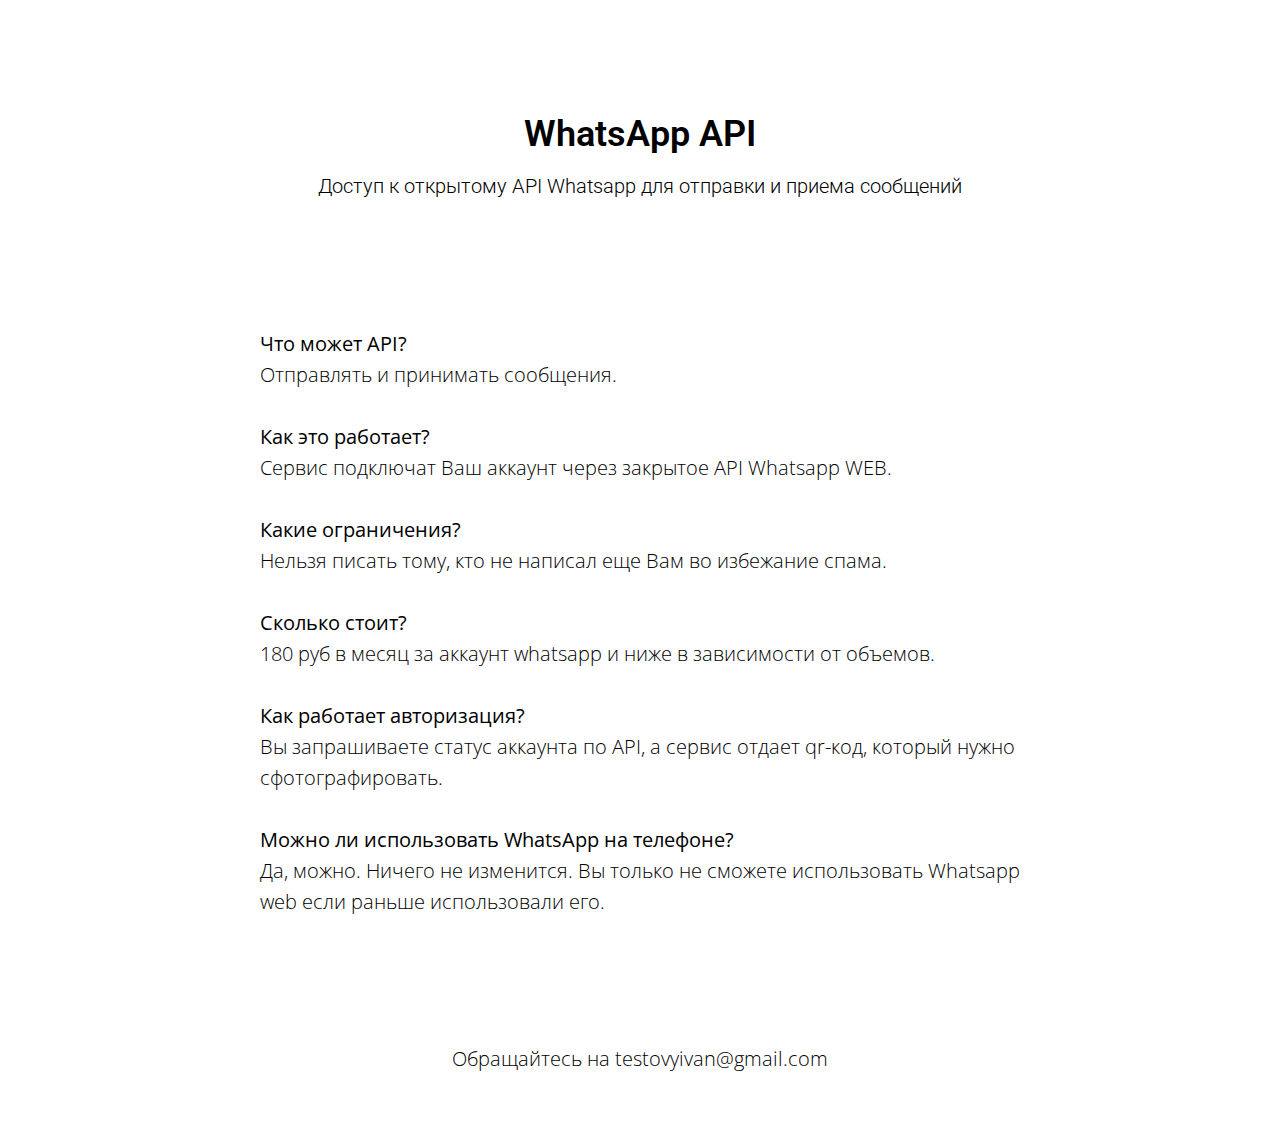
==== commit 2cd64ce2: "contact" ====
--- a/index.html
+++ b/index.html
@@ -39,7 +39,7 @@
                         Нельзя писать тому, кто не написал еще Вам во избежание спама. <br/><br/>
 
                         <strong>Сколько стоит? <br/></strong>
-                        180 руб в месяц за аккаунт whatsapp<br/><br/>
+                        180 руб в месяц за аккаунт whatsapp и ниже в зависимости от объемов.<br/><br/>
 
                         <strong>Как работает авторизация? <br/></strong>
                         Вы запрашиваете статус аккаунта по API, а сервис отдает qr-код, который нужно сфотографировать.
@@ -52,6 +52,17 @@
             </div>
         </div>
     </div>
+    <div class="r" style="padding-top:56px;padding-bottom:56px; " data-record-type="106"><!-- T004 -->
+        <div class="t004">
+            <div class="t-container ">
+                <div class="t-col t-col_8 t-prefix_2">
+                    <div field="text" class="t-text t-text_md " style="text-align: center;">
+                        Обращайтесь на testovyivan@gmail.com
+                    </div>
+                </div>
+            </div>
+        </div>
+    </div>
 </div>
 </body>
 </html>